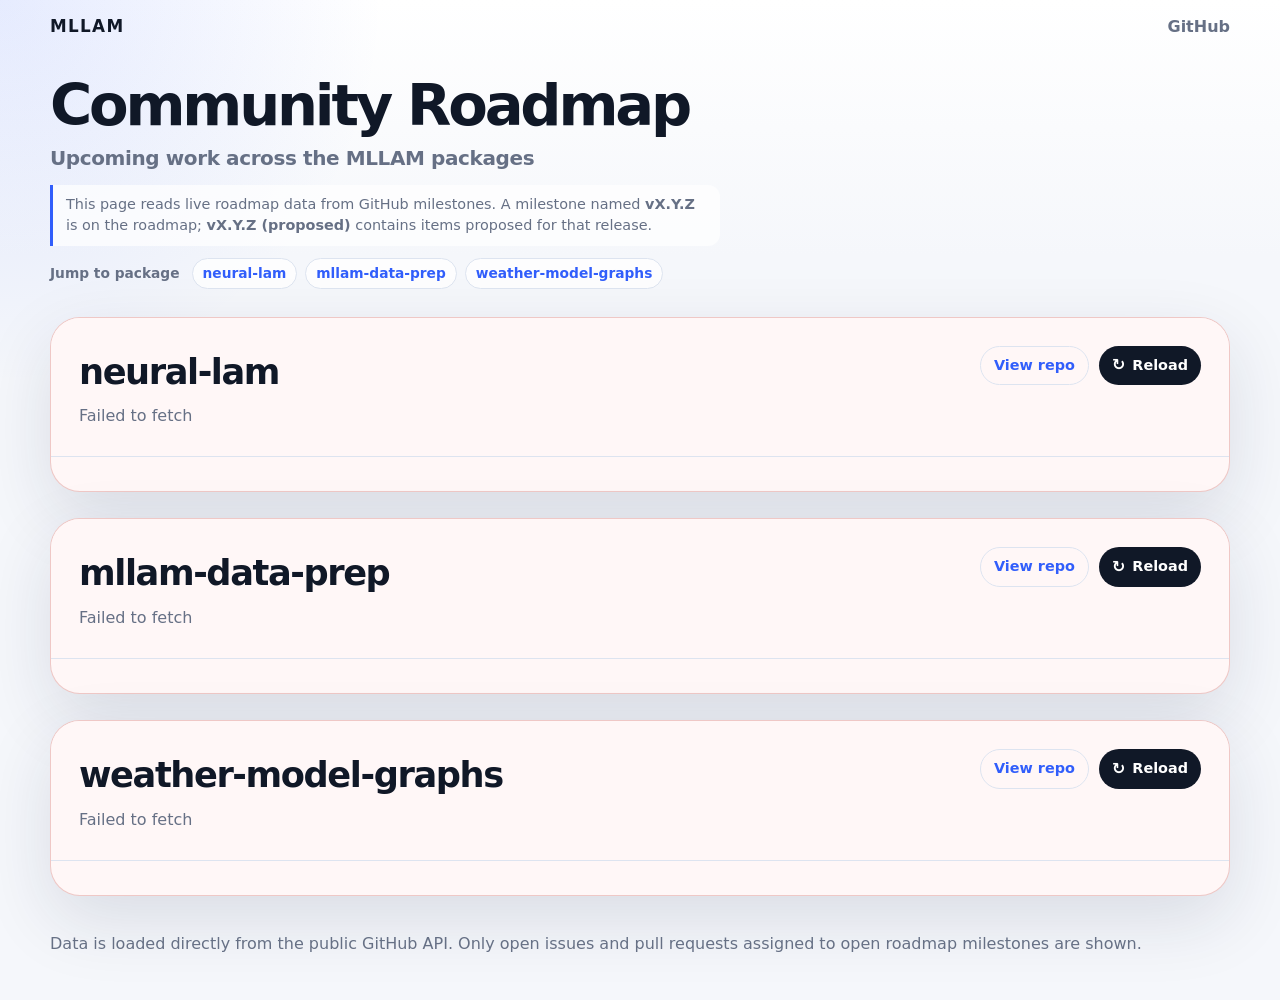
==== index.html @ b66cb6ae "Create roadmap GitHub Pages site" ====
<!doctype html>
<html lang="en">
  <head>
    <meta charset="utf-8">
    <meta name="viewport" content="width=device-width, initial-scale=1">
    <meta name="description" content="Roadmap for the MLLAM community packages.">
    <title>MLLAM Roadmap</title>
    <link rel="stylesheet" href="styles.css">
  </head>
  <body>
    <header class="site-header">
      <nav class="nav" aria-label="Main navigation">
        <a class="brand" href="/">MLLAM</a>
        <a href="https://github.com/mllam" rel="noreferrer">GitHub</a>
      </nav>

      <section class="hero">
        <h1>Community Roadmap</h1>
        <p class="subtitle">Upcoming work across the MLLAM packages</p>
        <blockquote>
          This page reads live roadmap data from GitHub milestones. A milestone named
          <strong>vX.Y.Z</strong> is on the roadmap; <strong>vX.Y.Z (proposed)</strong>
          contains items proposed for that release.
        </blockquote>
        <nav class="repo-jump" aria-label="Jump to package roadmap">
          <span>Jump to package</span>
          <a href="#neural-lam">neural-lam</a>
          <a href="#mllam-data-prep">mllam-data-prep</a>
          <a href="#weather-model-graphs">weather-model-graphs</a>
        </nav>
      </section>
    </header>

    <main>
      <section id="roadmap" class="roadmap" aria-label="Roadmap packages"></section>
    </main>

    <footer class="site-footer">
      <p>
        Data is loaded directly from the public GitHub API. Only open issues and pull
        requests assigned to open roadmap milestones are shown.
      </p>
    </footer>

    <script src="app.js" defer></script>
  </body>
</html>
---- styles.css ----
:root {
  color-scheme: light;
  --bg: #f5f7fb;
  --panel: #ffffff;
  --panel-strong: #101827;
  --text: #172033;
  --muted: #667085;
  --line: #dde4f0;
  --blue: #315efb;
  --blue-soft: #e8edff;
  --green: #147a4b;
  --green-soft: #e9f8ef;
  --amber: #946200;
  --amber-soft: #fff4d8;
  --red: #b42318;
  --shadow: 0 24px 70px rgba(22, 35, 63, 0.12);
}

* {
  box-sizing: border-box;
}

html {
  scroll-behavior: smooth;
  scroll-padding-top: 18px;
}

body {
  margin: 0;
  min-height: 100vh;
  background:
    radial-gradient(circle at top left, rgba(49, 94, 251, 0.12), transparent 24rem),
    linear-gradient(180deg, #ffffff 0, var(--bg) 16rem);
  color: var(--text);
  font-family: Inter, ui-sans-serif, system-ui, -apple-system, BlinkMacSystemFont, "Segoe UI", sans-serif;
  line-height: 1.5;
}

a {
  color: inherit;
}

.site-header,
main,
.site-footer {
  width: min(1180px, calc(100% - 32px));
  margin: 0 auto;
}

.nav {
  display: flex;
  align-items: center;
  justify-content: space-between;
  padding: 14px 0;
  color: var(--muted);
  font-weight: 650;
}

.nav a {
  text-decoration: none;
}

.brand {
  color: var(--panel-strong);
  font-size: 1.05rem;
  letter-spacing: 0.08em;
}

.hero {
  max-width: 850px;
  padding: 24px 0 28px;
}

h1,
h2,
h3,
p {
  margin-top: 0;
}

h1 {
  margin-bottom: 8px;
  color: var(--panel-strong);
  font-size: clamp(2.1rem, 5vw, 3.6rem);
  line-height: 1;
  letter-spacing: -0.055em;
}

.subtitle {
  margin-bottom: 12px;
  max-width: 700px;
  color: var(--muted);
  font-size: clamp(1rem, 2.2vw, 1.25rem);
  font-weight: 720;
  letter-spacing: -0.02em;
}

.hero blockquote {
  max-width: 670px;
  margin: 0;
  padding: 9px 13px;
  border-left: 3px solid var(--blue);
  border-radius: 0 12px 12px 0;
  background: rgba(255, 255, 255, 0.72);
  color: var(--muted);
  font-size: 0.9rem;
}

.repo-jump {
  display: flex;
  flex-wrap: wrap;
  gap: 8px;
  align-items: center;
  margin-top: 12px;
  color: var(--muted);
  font-size: 0.86rem;
}

.repo-jump span {
  margin-right: 4px;
  font-weight: 750;
}

.repo-jump a {
  border: 1px solid var(--line);
  border-radius: 999px;
  background: rgba(255, 255, 255, 0.8);
  color: var(--blue);
  font-weight: 750;
  padding: 4px 10px;
  text-decoration: none;
}

.repo-jump a:hover,
.repo-jump a:focus-visible {
  border-color: var(--blue);
  background: var(--blue-soft);
}

.site-footer p {
  margin-bottom: 0;
  color: var(--muted);
}

button {
  border: 0;
  border-radius: 999px;
  background: var(--panel-strong);
  color: white;
  cursor: pointer;
  font: inherit;
  font-weight: 750;
  padding: 11px 18px;
}

button:disabled {
  cursor: wait;
  opacity: 0.65;
}

button:hover,
button:focus-visible {
  background: var(--blue);
}

.roadmap {
  display: grid;
  gap: 26px;
}

.package-card {
  overflow: hidden;
  border: 1px solid var(--line);
  border-radius: 30px;
  background: var(--panel);
  box-shadow: var(--shadow);
}

.package-header {
  display: flex;
  gap: 18px;
  align-items: start;
  justify-content: space-between;
  padding: 28px;
  border-bottom: 1px solid var(--line);
  background: linear-gradient(135deg, #ffffff, #f6f8ff);
}

.package-header h2 {
  margin-bottom: 6px;
  color: var(--panel-strong);
  font-size: clamp(1.5rem, 4vw, 2.2rem);
  letter-spacing: -0.04em;
}

.package-header p {
  margin-bottom: 0;
  color: var(--muted);
}

.repo-link {
  flex: 0 0 auto;
  border: 1px solid var(--line);
  border-radius: 999px;
  color: var(--blue);
  font-size: 0.9rem;
  font-weight: 750;
  padding: 8px 13px;
  text-decoration: none;
}

.package-actions {
  display: flex;
  flex: 0 0 auto;
  flex-wrap: wrap;
  gap: 10px;
  justify-content: flex-end;
}

.reload-button {
  display: inline-flex;
  align-items: center;
  gap: 7px;
  padding: 8px 13px;
  font-size: 0.9rem;
}

.reload-icon {
  display: inline-block;
  font-size: 1rem;
  line-height: 1;
}

.reload-button:disabled .reload-icon {
  animation: spin 900ms linear infinite;
}

@keyframes spin {
  to {
    transform: rotate(360deg);
  }
}

.release-list {
  display: grid;
  padding: 10px 28px 24px;
}

.release-nav {
  display: flex;
  flex-wrap: wrap;
  gap: 8px;
  align-items: center;
  padding: 14px 0 12px;
  color: var(--muted);
  font-size: 0.86rem;
}

.release-nav span {
  margin-right: 4px;
  font-weight: 750;
}

.release-nav a {
  border: 1px solid var(--line);
  border-radius: 999px;
  background: #ffffff;
  color: var(--blue);
  font-weight: 750;
  padding: 4px 10px;
  text-decoration: none;
}

.release-nav a:hover,
.release-nav a:focus-visible {
  border-color: var(--blue);
  background: var(--blue-soft);
}

.release-row {
  display: grid;
  grid-template-columns: minmax(92px, 150px) 1fr;
  gap: 18px;
  padding: 20px 0;
  border-top: 1px solid var(--line);
}

.release-label {
  position: sticky;
  top: 18px;
  align-self: start;
}

.release-label h3 {
  margin-bottom: 0;
  color: var(--panel-strong);
  font-size: clamp(1.15rem, 2.8vw, 1.55rem);
}

.release-label .pill {
  display: inline-block;
  margin-top: 8px;
}

.release-counts {
  display: flex;
  flex-wrap: wrap;
  gap: 6px;
  margin-top: 8px;
}

.release-count {
  border-radius: 999px;
  background: #f1f4f9;
  color: var(--muted);
  font-size: 0.76rem;
  font-weight: 720;
  padding: 3px 8px;
  text-decoration: none;
}

a.release-count:hover,
a.release-count:focus-visible {
  background: var(--blue-soft);
  color: var(--blue);
}

.release-grid {
  display: grid;
  gap: 14px;
}

.lane {
  border: 1px solid var(--line);
  border-radius: 16px;
  background: rgba(255, 255, 255, 0.74);
  padding: 14px;
}

.lane h4 {
  display: flex;
  align-items: center;
  justify-content: space-between;
  margin: 0 0 12px;
  color: var(--panel-strong);
  font-size: 0.98rem;
}

.milestone-link {
  color: inherit;
  text-decoration: none;
}

.milestone-link:hover,
.milestone-link:focus-visible {
  color: var(--blue);
  text-decoration: underline;
  text-underline-offset: 3px;
}

.count {
  border-radius: 999px;
  background: var(--blue-soft);
  color: var(--blue);
  font-size: 0.78rem;
  padding: 2px 9px;
}

.item-list {
  display: grid;
  gap: 0;
  margin: 0;
  padding: 0;
  list-style: none;
}

.item {
  position: relative;
  border-top: 1px solid #edf1f7;
  padding: 11px 0;
}

.item::before {
  position: absolute;
  inset: 0 -14px;
  z-index: 0;
  background: transparent;
  content: "";
  transition: background-color 140ms ease;
}

.item:hover::before,
.item:focus-within::before {
  background: #f6f8fb;
}

.item > * {
  position: relative;
  z-index: 1;
}

.item:first-child {
  border-top: 0;
}

.item-title-row {
  display: flex;
  gap: 12px;
  align-items: flex-start;
  justify-content: space-between;
}

.item-actions {
  display: flex;
  flex: 0 0 auto;
  flex-wrap: wrap;
  gap: 6px;
  justify-content: flex-end;
}

.item-title {
  display: block;
  min-width: 0;
  color: var(--panel-strong);
  font-weight: 500;
  text-decoration: none;
}

.item-title:hover,
.item-title:focus-visible {
  color: var(--blue);
}

.item-footer {
  display: flex;
  flex-wrap: wrap;
  gap: 10px;
  align-items: center;
  justify-content: space-between;
  margin-top: 8px;
}

.labels,
.people {
  display: flex;
  flex-wrap: wrap;
  gap: 7px;
}

.people {
  justify-content: flex-end;
  margin-left: auto;
}

.pill {
  border-radius: 999px;
  background: #f1f4f9;
  color: var(--muted);
  font-size: 0.76rem;
  font-weight: 720;
  padding: 3px 8px;
}

.item-number {
  border-radius: 999px;
  background: #f1f4f9;
  color: var(--muted);
  font-size: 0.82rem;
  font-weight: 720;
  padding: 3px 8px;
  text-decoration: none;
}

.item-number:hover,
.item-number:focus-visible {
  background: var(--blue-soft);
  color: var(--blue);
}

.review-status {
  border-radius: 999px;
  font-size: 0.76rem;
  font-weight: 720;
  padding: 3px 8px;
  white-space: nowrap;
}

.review-status.review {
  background: var(--amber-soft);
  color: var(--amber);
}

.review-status.changes {
  background: #fee4e2;
  color: var(--red);
}

.review-status.approved {
  background: var(--green-soft);
  color: var(--green);
}

.person {
  border-radius: 999px;
  font-size: 0.76rem;
  font-weight: 720;
  padding: 3px 8px;
}

.person.owner {
  background: var(--blue-soft);
  color: var(--blue);
}

.person.assignee {
  background: var(--green-soft);
  color: var(--green);
}
  font-size: 0.78rem;
  font-weight: 650;
}

.empty {
  margin: 0;
  color: var(--muted);
  font-size: 0.92rem;
}

.error {
  border-color: rgba(180, 35, 24, 0.22);
  background: #fff7f7;
}

.error .package-header {
  background: #fff7f7;
}

.site-footer {
  padding: 36px 0 44px;
}

@media (max-width: 760px) {
  .hero {
    padding: 18px 0 22px;
  }

  .package-header {
    align-items: stretch;
    flex-direction: column;
  }

  .repo-link {
    width: fit-content;
  }

  .package-actions {
    justify-content: flex-start;
  }

  .release-grid {
    grid-template-columns: 1fr;
  }

  .release-row {
    grid-template-columns: 1fr;
    gap: 12px;
  }

  .release-label {
    position: static;
  }
}
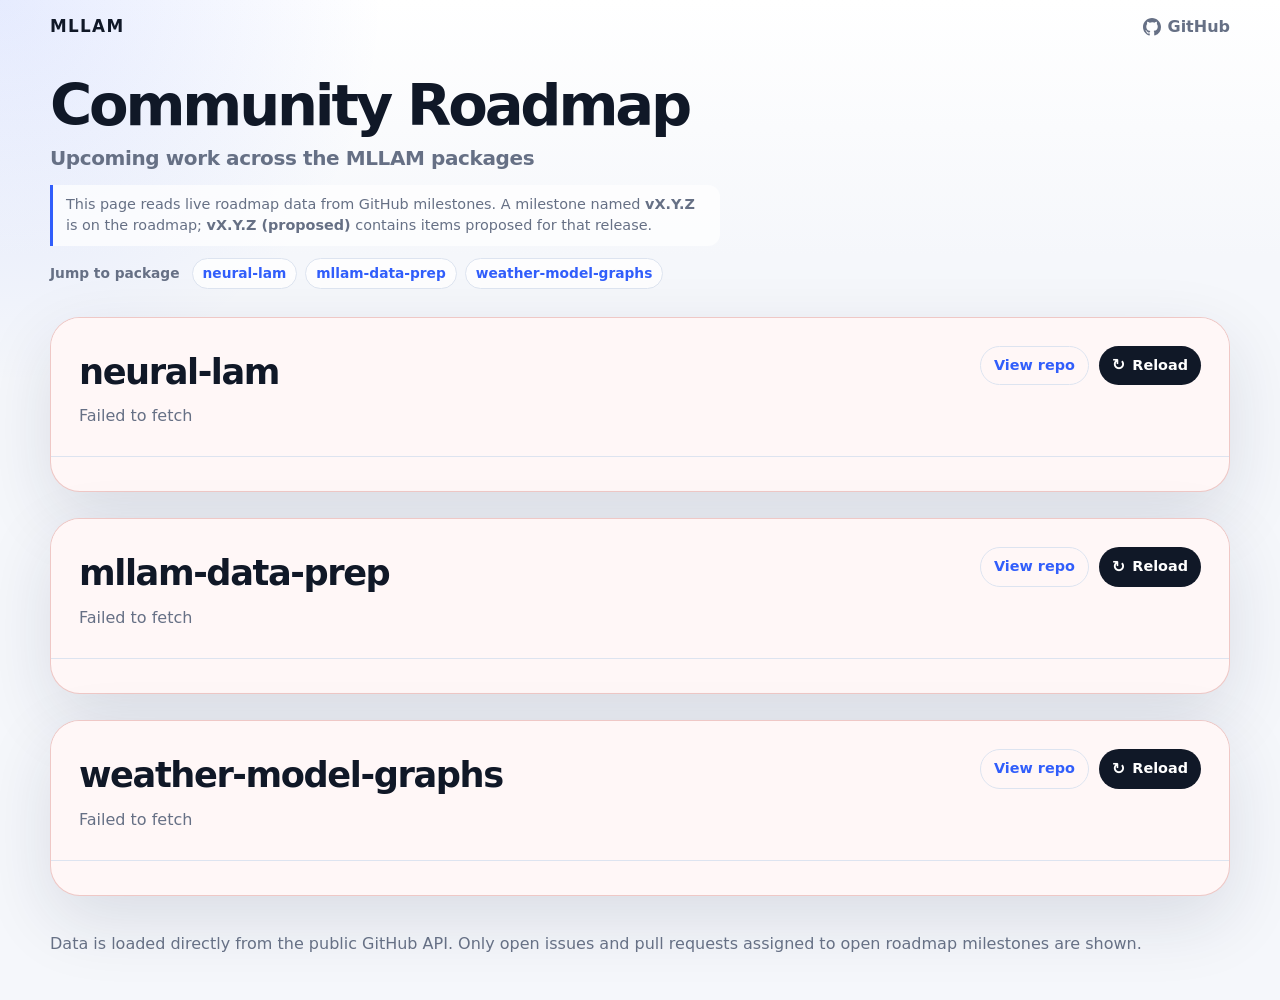
==== commit 419c1ac8: "Link header to site repository" ====
--- a/index.html
+++ b/index.html
@@ -11,7 +11,12 @@
     <header class="site-header">
       <nav class="nav" aria-label="Main navigation">
         <a class="brand" href="/">MLLAM</a>
-        <a href="https://github.com/mllam" rel="noreferrer">GitHub</a>
+        <a class="github-link" href="https://github.com/mllam/mllam.github.io" rel="noreferrer">
+          <svg viewBox="0 0 16 16" aria-hidden="true" focusable="false">
+            <path d="M8 0C3.58 0 0 3.58 0 8c0 3.54 2.29 6.53 5.47 7.59.4.07.55-.17.55-.38 0-.19-.01-.82-.01-1.49-2.01.37-2.53-.49-2.69-.94-.09-.23-.48-.94-.82-1.13-.28-.15-.68-.52-.01-.53.63-.01 1.08.58 1.23.82.72 1.21 1.87.87 2.33.66.07-.52.28-.87.51-1.07-1.78-.2-3.64-.89-3.64-3.95 0-.87.31-1.59.82-2.15-.08-.2-.36-1.02.08-2.12 0 0 .67-.21 2.2.82A7.65 7.65 0 0 1 8 3.86c.68 0 1.36.09 2 .27 1.53-1.04 2.2-.82 2.2-.82.44 1.1.16 1.92.08 2.12.51.56.82 1.27.82 2.15 0 3.07-1.87 3.75-3.65 3.95.29.25.54.73.54 1.48 0 1.07-.01 1.93-.01 2.2 0 .21.15.46.55.38A8.01 8.01 0 0 0 16 8c0-4.42-3.58-8-8-8Z" />
+          </svg>
+          <span>GitHub</span>
+        </a>
       </nav>
 
       <section class="hero">
--- a/styles.css
+++ b/styles.css
@@ -66,6 +66,23 @@
   letter-spacing: 0.08em;
 }
 
+.github-link {
+  display: inline-flex;
+  gap: 7px;
+  align-items: center;
+}
+
+.github-link svg {
+  width: 18px;
+  height: 18px;
+  fill: currentColor;
+}
+
+.github-link:hover,
+.github-link:focus-visible {
+  color: var(--blue);
+}
+
 .hero {
   max-width: 850px;
   padding: 24px 0 28px;
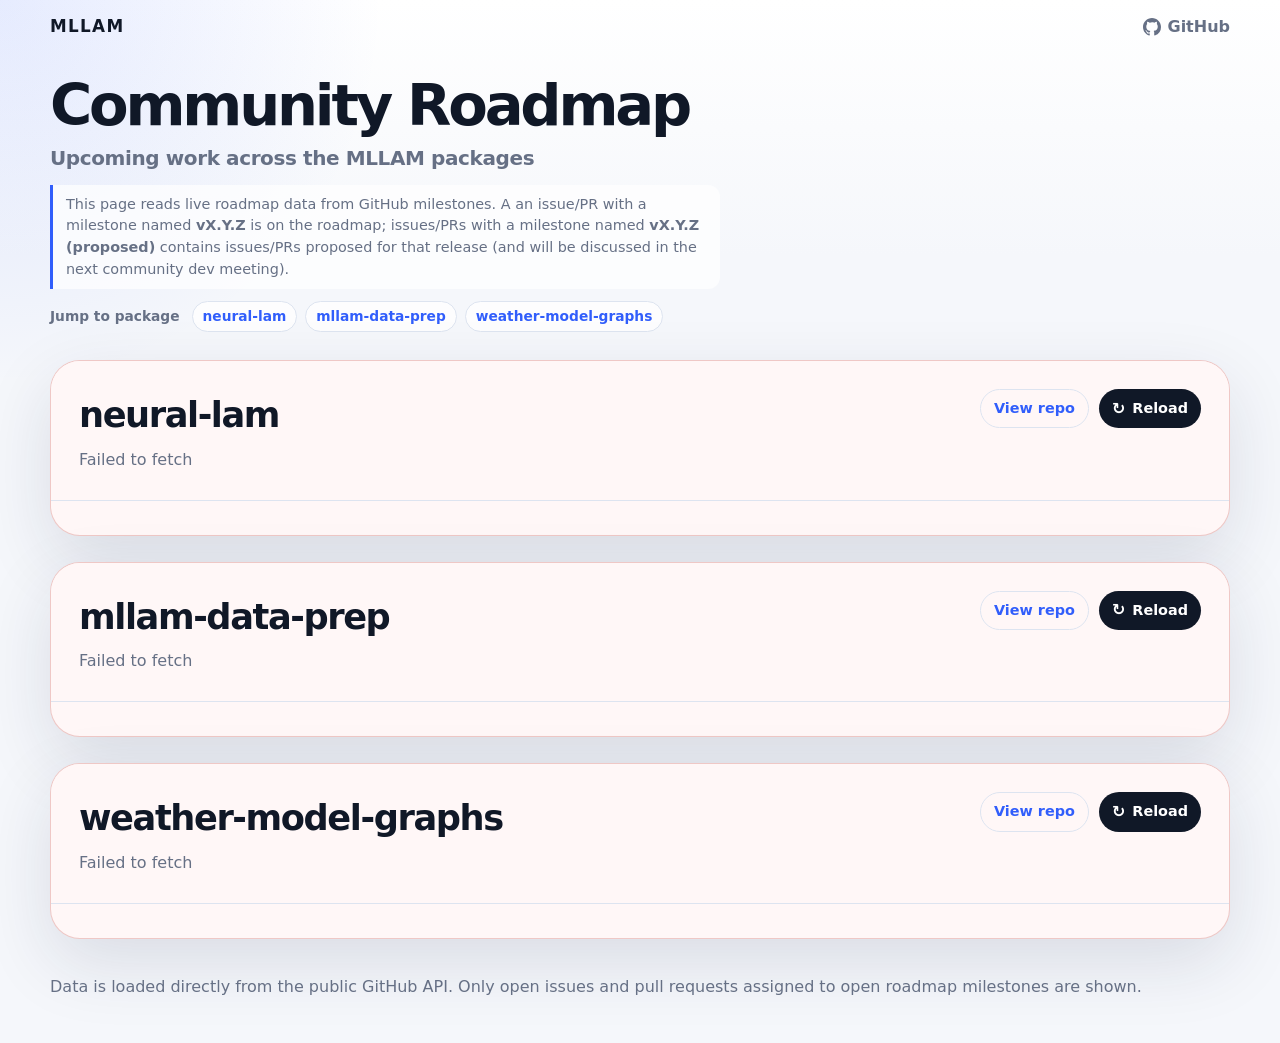
==== commit a392064d: "clarify milestone use description" ====
--- a/index.html
+++ b/index.html
@@ -23,9 +23,9 @@
         <h1>Community Roadmap</h1>
         <p class="subtitle">Upcoming work across the MLLAM packages</p>
         <blockquote>
-          This page reads live roadmap data from GitHub milestones. A milestone named
-          <strong>vX.Y.Z</strong> is on the roadmap; <strong>vX.Y.Z (proposed)</strong>
-          contains items proposed for that release.
+          This page reads live roadmap data from GitHub milestones. A an issue/PR with a milestone named
+          <strong>vX.Y.Z</strong> is on the roadmap; issues/PRs with a milestone named <strong>vX.Y.Z (proposed)</strong>
+          contains issues/PRs proposed for that release (and will be discussed in the next community dev meeting).
         </blockquote>
         <nav class="repo-jump" aria-label="Jump to package roadmap">
           <span>Jump to package</span>
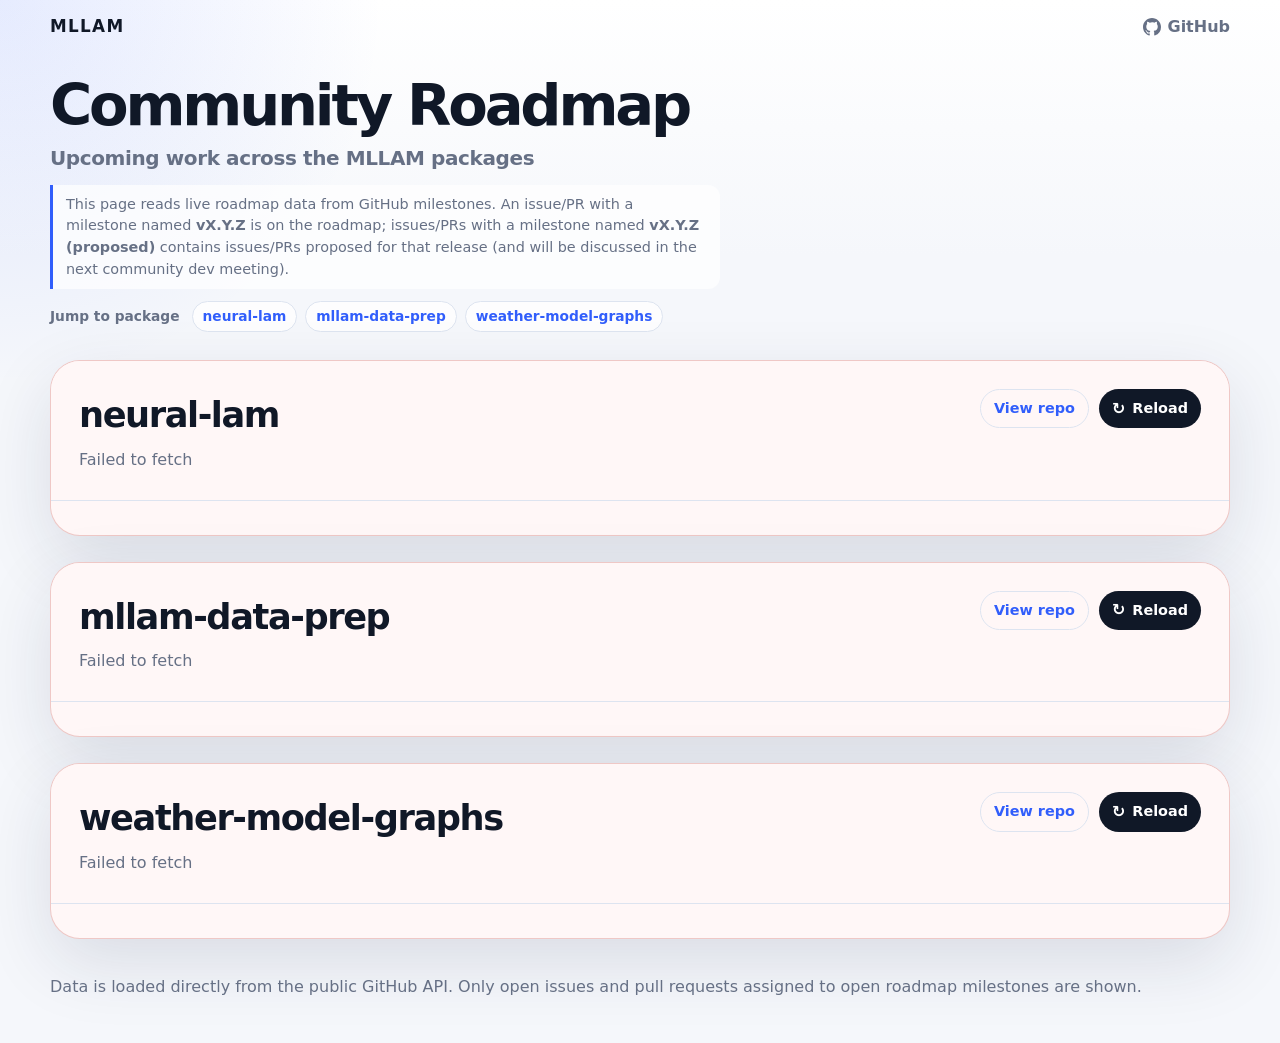
==== commit 27d02d8a: "fix typo" ====
--- a/index.html
+++ b/index.html
@@ -23,7 +23,7 @@
         <h1>Community Roadmap</h1>
         <p class="subtitle">Upcoming work across the MLLAM packages</p>
         <blockquote>
-          This page reads live roadmap data from GitHub milestones. A an issue/PR with a milestone named
+          This page reads live roadmap data from GitHub milestones. An issue/PR with a milestone named
           <strong>vX.Y.Z</strong> is on the roadmap; issues/PRs with a milestone named <strong>vX.Y.Z (proposed)</strong>
           contains issues/PRs proposed for that release (and will be discussed in the next community dev meeting).
         </blockquote>
